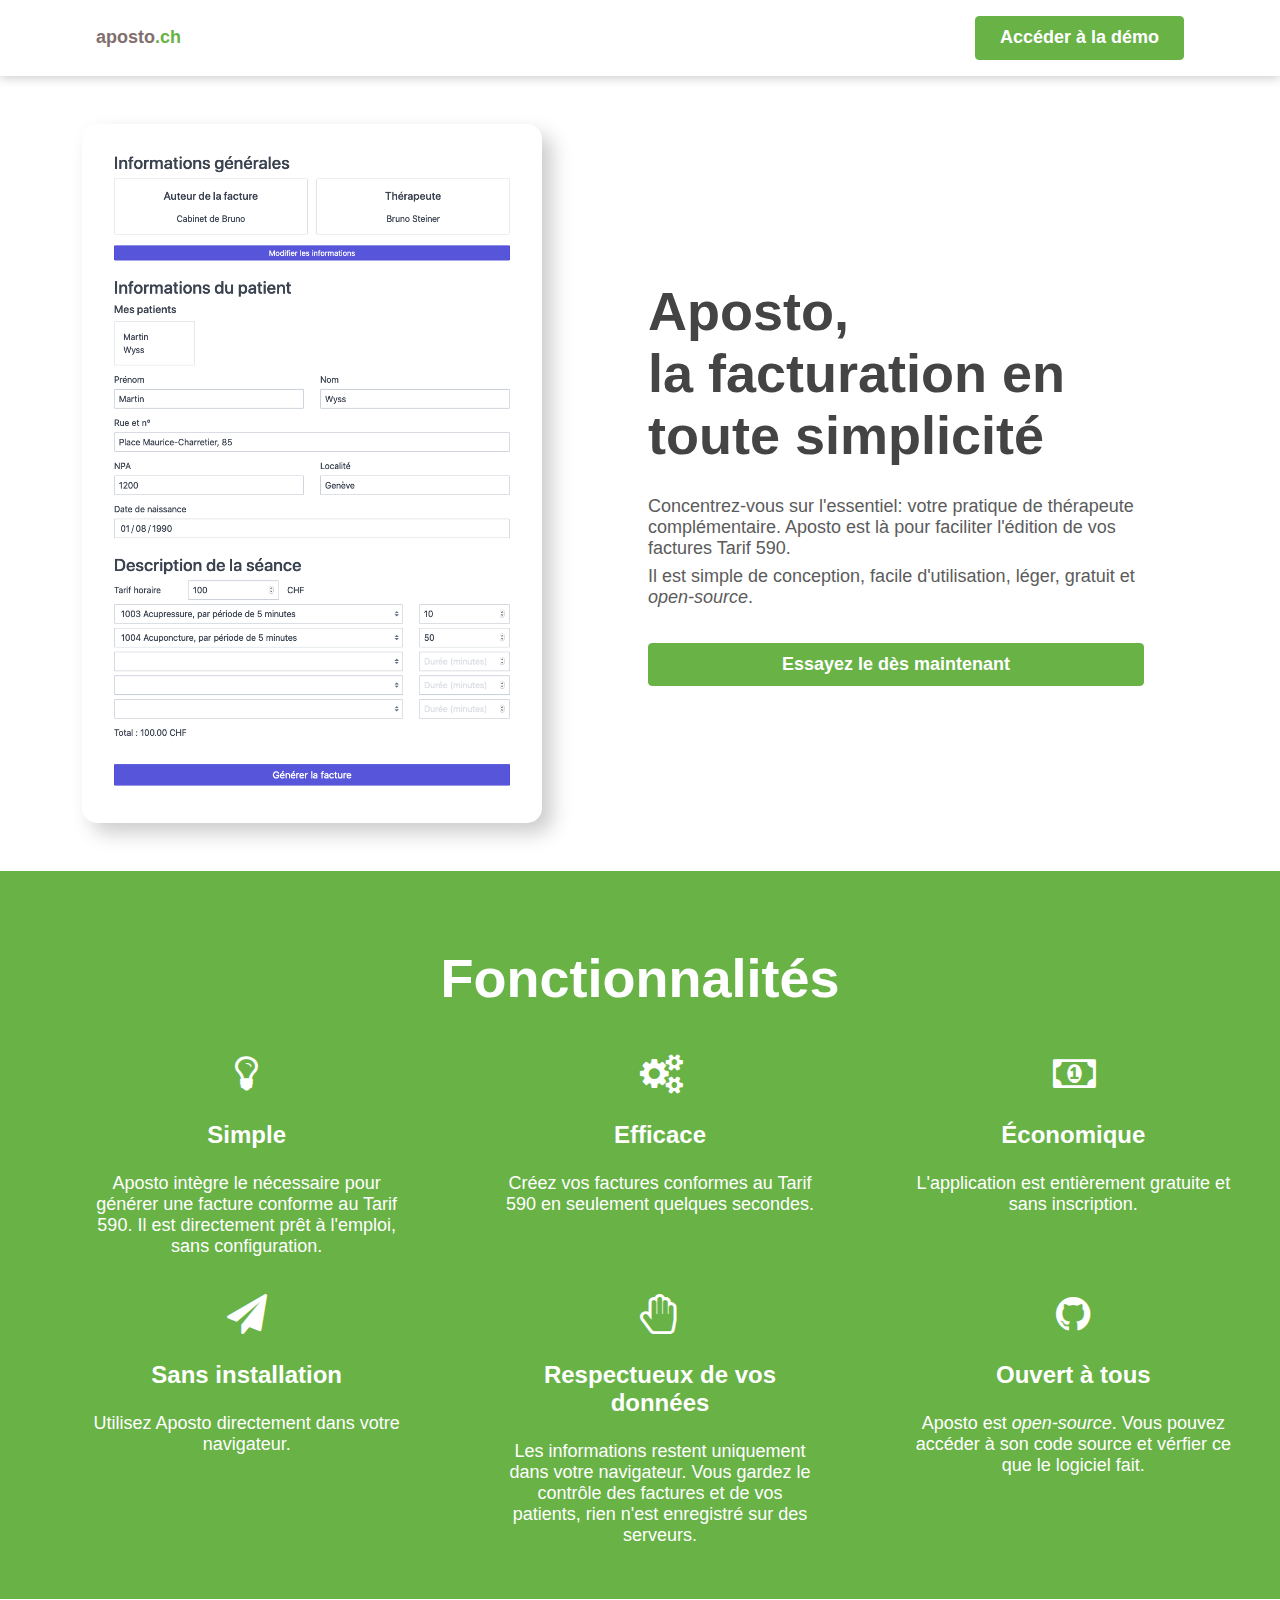
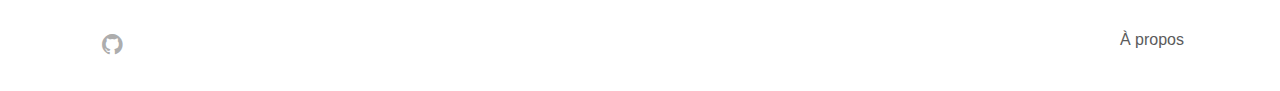
==== index.html @ ea958614 "Design homepage" ====
<!DOCTYPE html>
<html>
  <head>
    <title>aposto.ch</title>
    <meta charset="utf-8">
    <link rel="stylesheet" href="style.css" />
    <link rel="stylesheet" href="icon/css/fontello.css" />
  </head>
  <body>
    <header>
      <a class="brand-name" href="index.html"><h1>aposto<span class="green-text">.ch</span></h1></a>
      <a class="demo-link" href="http://590.terrapeute.ch" target="_blank">Accéder à la démo</a>
    </header>
    <main>
      <div class="row">
        <div class="banner-container">
            <div class="screenshot-container">
              <img src="screenshot.png" />
            </div>
        </div>
        <div class="presentation-container">
          <h2>Aposto,<br>la facturation en toute simplicité</h2>
          <p>Concentrez-vous sur l'essentiel: votre pratique de thérapeute complémentaire. Aposto est là pour faciliter l'édition de vos factures Tarif 590.</p>
          <p>Il est simple de conception, facile d'utilisation, léger, gratuit et <em>open-source</em>.</p>
          <a class="demo-link" href="http://590.terrapeute.ch" target="_blank">Essayez le dès maintenant</a>
        </div>
      </div>
      <div class="features-container">
        <h2>Fonctionnalités</h2>
        <ul>
          <li>
            <i class="icon-lightbulb"></i>
            <h3>Simple</h3>
            <p>Aposto intègre le nécessaire pour générer une facture conforme au Tarif 590. Il est directement prêt à l'emploi, sans configuration.</p>
          </li>
          <li>
            <i class="icon-cog-alt"></i>
            <h3>Efficace</h3>
            <p>Créez vos factures conformes au Tarif 590 en seulement quelques secondes.</p>
          </li>
          <li>
            <i class="icon-money"></i>
            <h3>Économique</h3>
            <p>L'application est entièrement gratuite et sans inscription.</p>
          </li>
          <li>
            <i class="icon-paper-plane"></i>
            <h3>Sans installation</h3>
            <p>Utilisez Aposto directement dans votre navigateur.</p>
          </li>
          <li>
            <i class="icon-hand-paper-o"></i>
            <h3>Respectueux de vos données</h3>
            <p>Les informations restent uniquement dans votre navigateur. Vous gardez le contrôle des factures et de vos patients, rien n'est enregistré sur des serveurs.</p>
          </li>
          <li>
            <i class="icon-github-circled"></i>
            <h3>Ouvert à tous</h3>
            <p>Aposto est <em>open-source</em>. Vous pouvez accéder à son code source et vérfier ce que le logiciel fait.</p>
          </li>
        </ul>
      </div>
    </main>
    <footer>
      <a class="github-link" href="https://github.com/etceterra/facturapeute" target="_blank"><i class="icon-github-circled"></i></a>
      <a class="about-link" href="about.html">À propos</a>
    </footer>
  </body>
</html>

<!-- https://www.anthonyboyd.graphics/mockups/bezel-less-macbook-pro-with-touch-bar-mockup/ -->
---- style.css ----
body {
  margin: 0;
  height: 100vh;
  font-family: "Muli", "Open Sans", Arial;
  color: #5b5b5b;
  font-size: 18px;
}

header {
  display: flex;
  justify-content: space-between;
  align-items: center;
  padding: 1rem 6rem;
  box-shadow: 0 2px 10px #ccc;
}

.brand-name {
  text-decoration: none;
}

.brand-name h1 {
  color: #816e6e;
}

h1, h2 {
  color: #444;
}

h1 {
  font-size: 18px;
  margin: 0;
}

.green-text {
  color: #68b246;
}

.demo-link {
  color: #fff;
  background-color: #68b246;
  border: 1px #68b246 solid;
  line-height: 1.2rem;
  text-decoration: none;
  text-align: center;
  padding: 0.7rem 1.5rem;
  border-radius: 0.25rem;
  font-weight: bold;
  font-size: 18px;
}

.demo-link:hover {
  color: #68b246;
  background-color: #fff;
}

main {
  display: flex;
  flex-direction: column;
}

.row {
  width: 100%;
  display: flex;
  box-sizing: border-box;
  padding: 2rem 4rem;
}

.banner-container {
  width: 50%;
  display: flex;
  align-items: center;
  padding-right: 1rem;
}

.screenshot-container {
  width: 80%;
  margin: 1rem auto;
  padding: 2rem;
  box-shadow: 10px 10px 20px #ccc;
  border-radius: 15px;
}

.screenshot-container > img {
  max-width: 100%;
}

.presentation-container {
  width: 50%;
  padding: 2rem 4.5rem;
  display: flex;
  flex-direction: column;
  justify-content: center;
}

h2 {
  font-size: 3em;
  margin: 1.7rem 0;
}

p {
  margin: 0.2rem 0;
}

.presentation-container .demo-link {
  margin: 2rem 0 0.5rem;
}

.features-container {
  width: 100%;
  padding: 3rem 0 1rem;
  background-color: #68b246;
  color: #fff;
}

.features-container h2 {
  text-align: center;
  color: #fff;
}

ul {
  list-style-type: none;
  display: flex;
  flex-wrap: wrap;
}

ul > li {
  width: 33.33333%;
  text-align: center;
  padding: 1rem 3rem;
  box-sizing: border-box;
}

ul > li > i {
  font-size: 2.5rem;
}

h3 {
  font-size: 24px;
}

footer {
  padding: 2rem 6rem;
  display: flex;
  justify-content: space-between;
}

.github-link {
  font-size: 1.5rem;
  color: rgba(91, 91, 91, 0.5);
  width: 1.5rem;
}

.github-link:hover {
  color: #5b5b5b;
}

.about-link {
  font-size: 1rem;
  text-decoration: none;
  color: #5b5b5b;
}

.about-link:hover {
  text-decoration: underline;
}
---- icon/css/fontello.css ----
@font-face {
  font-family: 'fontello';
  src: url('../font/fontello.eot?35246129');
  src: url('../font/fontello.eot?35246129#iefix') format('embedded-opentype'),
       url('../font/fontello.woff2?35246129') format('woff2'),
       url('../font/fontello.woff?35246129') format('woff'),
       url('../font/fontello.ttf?35246129') format('truetype'),
       url('../font/fontello.svg?35246129#fontello') format('svg');
  font-weight: normal;
  font-style: normal;
}
/* Chrome hack: SVG is rendered more smooth in Windozze. 100% magic, uncomment if you need it. */
/* Note, that will break hinting! In other OS-es font will be not as sharp as it could be */
/*
@media screen and (-webkit-min-device-pixel-ratio:0) {
  @font-face {
    font-family: 'fontello';
    src: url('../font/fontello.svg?35246129#fontello') format('svg');
  }
}
*/
 
 [class^="icon-"]:before, [class*=" icon-"]:before {
  font-family: "fontello";
  font-style: normal;
  font-weight: normal;
  speak: none;
 
  display: inline-block;
  text-decoration: inherit;
  width: 1em;
  margin-right: .2em;
  text-align: center;
  /* opacity: .8; */
 
  /* For safety - reset parent styles, that can break glyph codes*/
  font-variant: normal;
  text-transform: none;
 
  /* fix buttons height, for twitter bootstrap */
  line-height: 1em;
 
  /* Animation center compensation - margins should be symmetric */
  /* remove if not needed */
  margin-left: .2em;
 
  /* you can be more comfortable with increased icons size */
  /* font-size: 120%; */
 
  /* Font smoothing. That was taken from TWBS */
  -webkit-font-smoothing: antialiased;
  -moz-osx-font-smoothing: grayscale;
 
  /* Uncomment for 3D effect */
  /* text-shadow: 1px 1px 1px rgba(127, 127, 127, 0.3); */
}
 
.icon-cog-alt:before { content: '\e800'; } /* '' */
.icon-github-circled:before { content: '\f09b'; } /* '' */
.icon-money:before { content: '\f0d6'; } /* '' */
.icon-lightbulb:before { content: '\f0eb'; } /* '' */
.icon-paper-plane:before { content: '\f1d8'; } /* '' */
.icon-hand-paper-o:before { content: '\f256'; } /* '' */
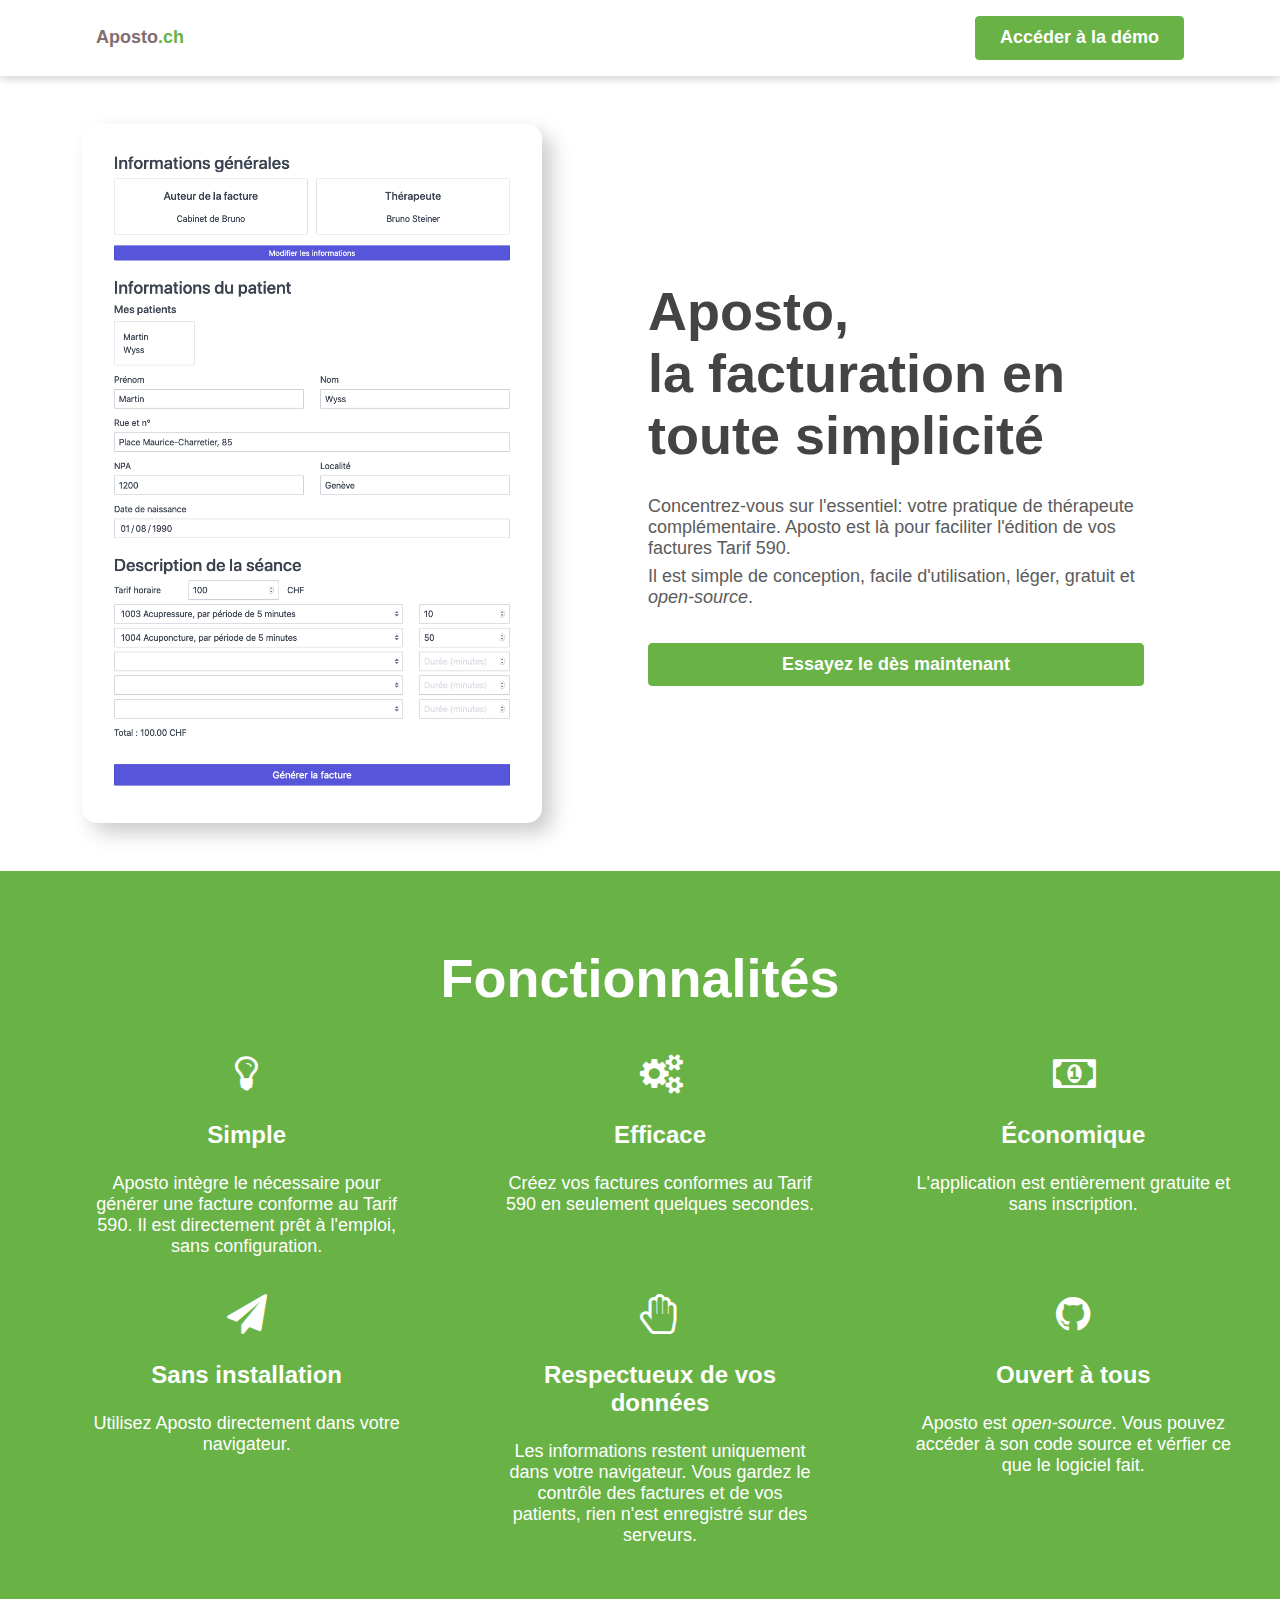
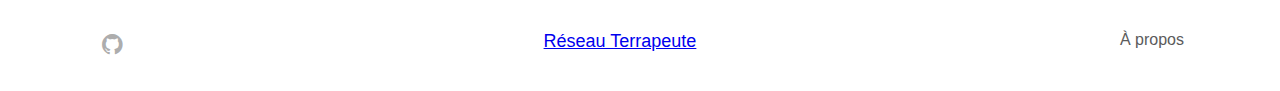
==== commit 03f176c3: "added matomo" ====
--- a/index.html
+++ b/index.html
@@ -1,15 +1,17 @@
 <!DOCTYPE html>
 <html>
   <head>
-    <title>aposto.ch</title>
     <meta charset="utf-8">
+    <title>Logiciel gratuit de facturation Tarif 590 – Aposto</title>
+    <meta name="description" content="Aposto est un logiciel facile et gratuit pour les thérapeutes suisses. Créez vos factures conformément au Tarif 590 en moins de 15 secondes !" />
     <link rel="stylesheet" href="style.css" />
     <link rel="stylesheet" href="icon/css/fontello.css" />
+      <link rel="icon" type="image/png" href="http://terrapeute.ch/img/favicon.png">
   </head>
   <body>
     <header>
-      <a class="brand-name" href="index.html"><h1>aposto<span class="green-text">.ch</span></h1></a>
-      <a class="demo-link" href="http://590.terrapeute.ch" target="_blank">Accéder à la démo</a>
+      <a class="brand-name" href="index.html"><h1>Aposto<span class="green-text">.ch</span></h1></a>
+      <a class="demo-link" href="http://app.aposto.ch" target="_blank">Accéder à la démo</a>
     </header>
     <main>
       <div class="row">
@@ -22,7 +24,7 @@
           <h2>Aposto,<br>la facturation en toute simplicité</h2>
           <p>Concentrez-vous sur l'essentiel: votre pratique de thérapeute complémentaire. Aposto est là pour faciliter l'édition de vos factures Tarif 590.</p>
           <p>Il est simple de conception, facile d'utilisation, léger, gratuit et <em>open-source</em>.</p>
-          <a class="demo-link" href="http://590.terrapeute.ch" target="_blank">Essayez le dès maintenant</a>
+          <a class="demo-link" href="http://app.aposto.ch" target="_blank">Essayez le dès maintenant</a>
         </div>
       </div>
       <div class="features-container">
@@ -63,9 +65,22 @@
     </main>
     <footer>
       <a class="github-link" href="https://github.com/etceterra/facturapeute" target="_blank"><i class="icon-github-circled"></i></a>
+      <a href="https://terrapeute.ch" title="Le réseau des thérapeutes en Suisse">Réseau Terrapeute</a>
       <a class="about-link" href="about.html">À propos</a>
     </footer>
   </body>
 </html>
 
-<!-- https://www.anthonyboyd.graphics/mockups/bezel-less-macbook-pro-with-touch-bar-mockup/ -->+<script>
+  var _paq = window._paq || [];
+  /* tracker methods like "setCustomDimension" should be called before "trackPageView" */
+  _paq.push(['trackPageView']);
+  _paq.push(['enableLinkTracking']);
+  (function () {
+    var u = "//stats.anonym.dev/";
+    _paq.push(['setTrackerUrl', u + 'matomo.php']);
+    _paq.push(['setSiteId', '4']);
+    var d = document, g = d.createElement('script'), s = d.getElementsByTagName('script')[0];
+    g.type = 'text/javascript'; g.async = true; g.defer = true; g.src = u + 'matomo.js'; s.parentNode.insertBefore(g, s);
+  })();
+</script>
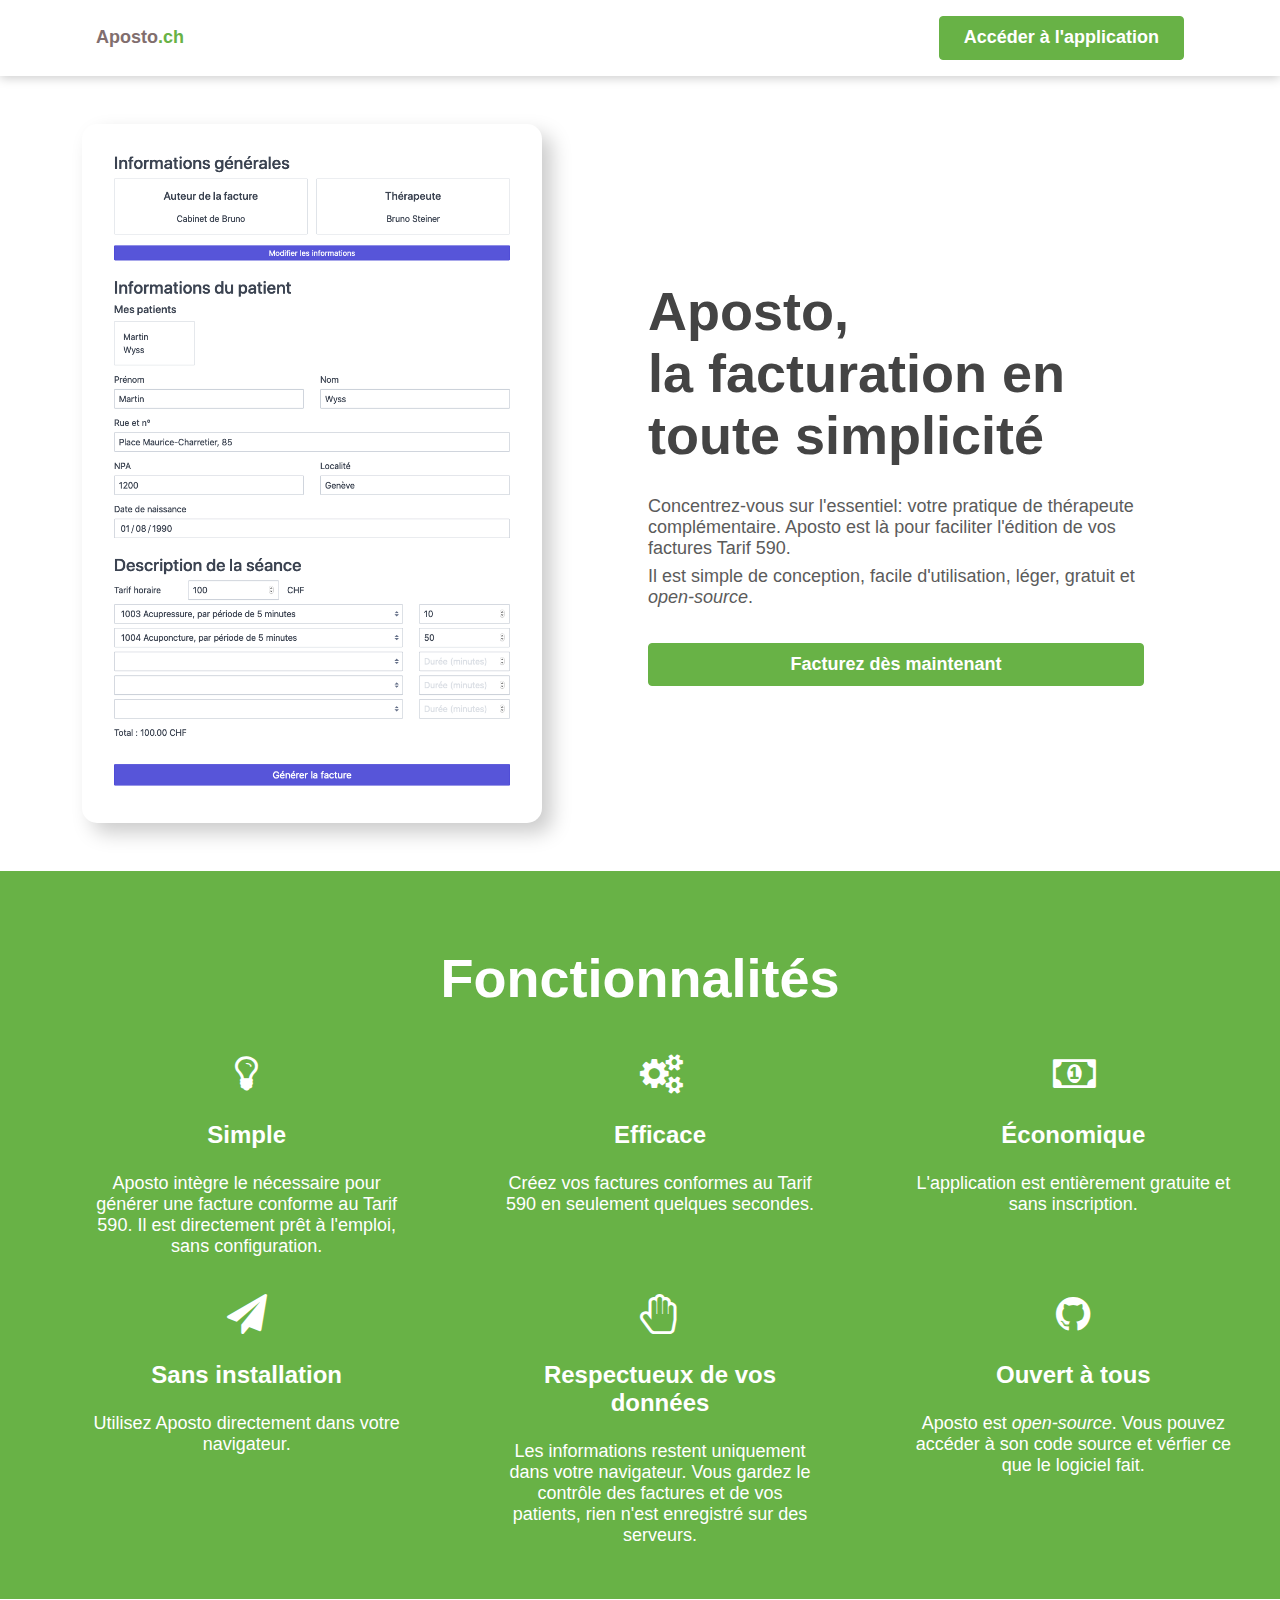
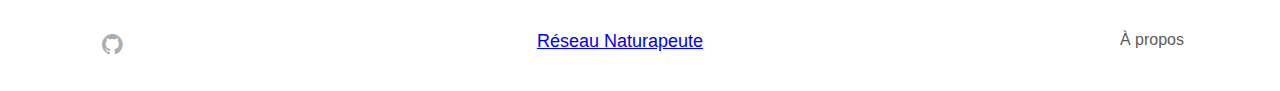
==== commit a15e0223: "Merge branch 'master' of github.com:etceterra/aposto.ch" ====
--- a/index.html
+++ b/index.html
@@ -1,74 +1,85 @@
 <!DOCTYPE html>
 <html>
-  <head>
-    <meta charset="utf-8">
-    <title>Logiciel gratuit de facturation Tarif 590 – Aposto</title>
-    <meta name="description" content="Aposto est un logiciel facile et gratuit pour les thérapeutes suisses. Créez vos factures conformément au Tarif 590 en moins de 15 secondes !" />
-    <link rel="stylesheet" href="style.css" />
-    <link rel="stylesheet" href="icon/css/fontello.css" />
-      <link rel="icon" type="image/png" href="http://terrapeute.ch/img/favicon.png">
-  </head>
-  <body>
-    <header>
-      <a class="brand-name" href="index.html"><h1>Aposto<span class="green-text">.ch</span></h1></a>
-      <a class="demo-link" href="http://app.aposto.ch" target="_blank">Accéder à la démo</a>
-    </header>
-    <main>
-      <div class="row">
-        <div class="banner-container">
-            <div class="screenshot-container">
-              <img src="screenshot.png" />
-            </div>
-        </div>
-        <div class="presentation-container">
-          <h2>Aposto,<br>la facturation en toute simplicité</h2>
-          <p>Concentrez-vous sur l'essentiel: votre pratique de thérapeute complémentaire. Aposto est là pour faciliter l'édition de vos factures Tarif 590.</p>
-          <p>Il est simple de conception, facile d'utilisation, léger, gratuit et <em>open-source</em>.</p>
-          <a class="demo-link" href="http://app.aposto.ch" target="_blank">Essayez le dès maintenant</a>
+
+<head>
+  <meta charset="utf-8">
+  <title>Logiciel gratuit de facturation Tarif 590 – Aposto</title>
+  <meta name="description"
+    content="Aposto est un logiciel facile et gratuit pour les thérapeutes suisses. Créez vos factures conformément au Tarif 590 en moins de 15 secondes !" />
+  <link rel="stylesheet" href="style.css" />
+  <link rel="stylesheet" href="icon/css/fontello.css" />
+  <link rel="icon" type="image/png" href="https://naturapeute.ch/img/favicon.png">
+</head>
+
+<body>
+  <header>
+    <a class="brand-name" href="index.html">
+      <h1>Aposto<span class="green-text">.ch</span></h1>
+    </a>
+    <a class="demo-link" href="https://app.aposto.ch" target="_blank">Accéder à l'application</a>
+  </header>
+  <main>
+    <div class="row">
+      <div class="banner-container">
+        <div class="screenshot-container">
+          <img src="screenshot.png" />
         </div>
       </div>
-      <div class="features-container">
-        <h2>Fonctionnalités</h2>
-        <ul>
-          <li>
-            <i class="icon-lightbulb"></i>
-            <h3>Simple</h3>
-            <p>Aposto intègre le nécessaire pour générer une facture conforme au Tarif 590. Il est directement prêt à l'emploi, sans configuration.</p>
-          </li>
-          <li>
-            <i class="icon-cog-alt"></i>
-            <h3>Efficace</h3>
-            <p>Créez vos factures conformes au Tarif 590 en seulement quelques secondes.</p>
-          </li>
-          <li>
-            <i class="icon-money"></i>
-            <h3>Économique</h3>
-            <p>L'application est entièrement gratuite et sans inscription.</p>
-          </li>
-          <li>
-            <i class="icon-paper-plane"></i>
-            <h3>Sans installation</h3>
-            <p>Utilisez Aposto directement dans votre navigateur.</p>
-          </li>
-          <li>
-            <i class="icon-hand-paper-o"></i>
-            <h3>Respectueux de vos données</h3>
-            <p>Les informations restent uniquement dans votre navigateur. Vous gardez le contrôle des factures et de vos patients, rien n'est enregistré sur des serveurs.</p>
-          </li>
-          <li>
-            <i class="icon-github-circled"></i>
-            <h3>Ouvert à tous</h3>
-            <p>Aposto est <em>open-source</em>. Vous pouvez accéder à son code source et vérfier ce que le logiciel fait.</p>
-          </li>
-        </ul>
+      <div class="presentation-container">
+        <h2>Aposto,<br>la facturation en toute simplicité</h2>
+        <p>Concentrez-vous sur l'essentiel: votre pratique de thérapeute complémentaire. Aposto est là pour faciliter
+          l'édition de vos factures Tarif 590.</p>
+        <p>Il est simple de conception, facile d'utilisation, léger, gratuit et <em>open-source</em>.</p>
+        <a class="demo-link" href="https://app.aposto.ch" target="_blank">Facturez dès maintenant</a>
       </div>
-    </main>
-    <footer>
-      <a class="github-link" href="https://github.com/etceterra/facturapeute" target="_blank"><i class="icon-github-circled"></i></a>
-      <a href="https://terrapeute.ch" title="Le réseau des thérapeutes en Suisse">Réseau Terrapeute</a>
-      <a class="about-link" href="about.html">À propos</a>
-    </footer>
-  </body>
+    </div>
+    <div class="features-container">
+      <h2>Fonctionnalités</h2>
+      <ul>
+        <li>
+          <i class="icon-lightbulb"></i>
+          <h3>Simple</h3>
+          <p>Aposto intègre le nécessaire pour générer une facture conforme au Tarif 590. Il est directement prêt à
+            l'emploi, sans configuration.</p>
+        </li>
+        <li>
+          <i class="icon-cog-alt"></i>
+          <h3>Efficace</h3>
+          <p>Créez vos factures conformes au Tarif 590 en seulement quelques secondes.</p>
+        </li>
+        <li>
+          <i class="icon-money"></i>
+          <h3>Économique</h3>
+          <p>L'application est entièrement gratuite et sans inscription.</p>
+        </li>
+        <li>
+          <i class="icon-paper-plane"></i>
+          <h3>Sans installation</h3>
+          <p>Utilisez Aposto directement dans votre navigateur.</p>
+        </li>
+        <li>
+          <i class="icon-hand-paper-o"></i>
+          <h3>Respectueux de vos données</h3>
+          <p>Les informations restent uniquement dans votre navigateur. Vous gardez le contrôle des factures et de vos
+            patients, rien n'est enregistré sur des serveurs.</p>
+        </li>
+        <li>
+          <i class="icon-github-circled"></i>
+          <h3>Ouvert à tous</h3>
+          <p>Aposto est <em>open-source</em>. Vous pouvez accéder à son code source et vérfier ce que le logiciel fait.
+          </p>
+        </li>
+      </ul>
+    </div>
+  </main>
+  <footer>
+    <a class="github-link" href="https://github.com/etceterra/aposto-app" target="_blank"><i
+        class="icon-github-circled"></i></a>
+    <a href="https://naturapeute.ch" title="Le réseau des thérapeutes en Suisse">Réseau Naturapeute</a>
+    <a class="about-link" href="about.html">À propos</a>
+  </footer>
+</body>
+
 </html>
 
 <script>
--- a/style.css
+++ b/style.css
@@ -22,7 +22,8 @@
   color: #816e6e;
 }
 
-h1, h2 {
+h1,
+h2 {
   color: #444;
 }
 
@@ -162,4 +163,4 @@
 
 .about-link:hover {
   text-decoration: underline;
-}+}
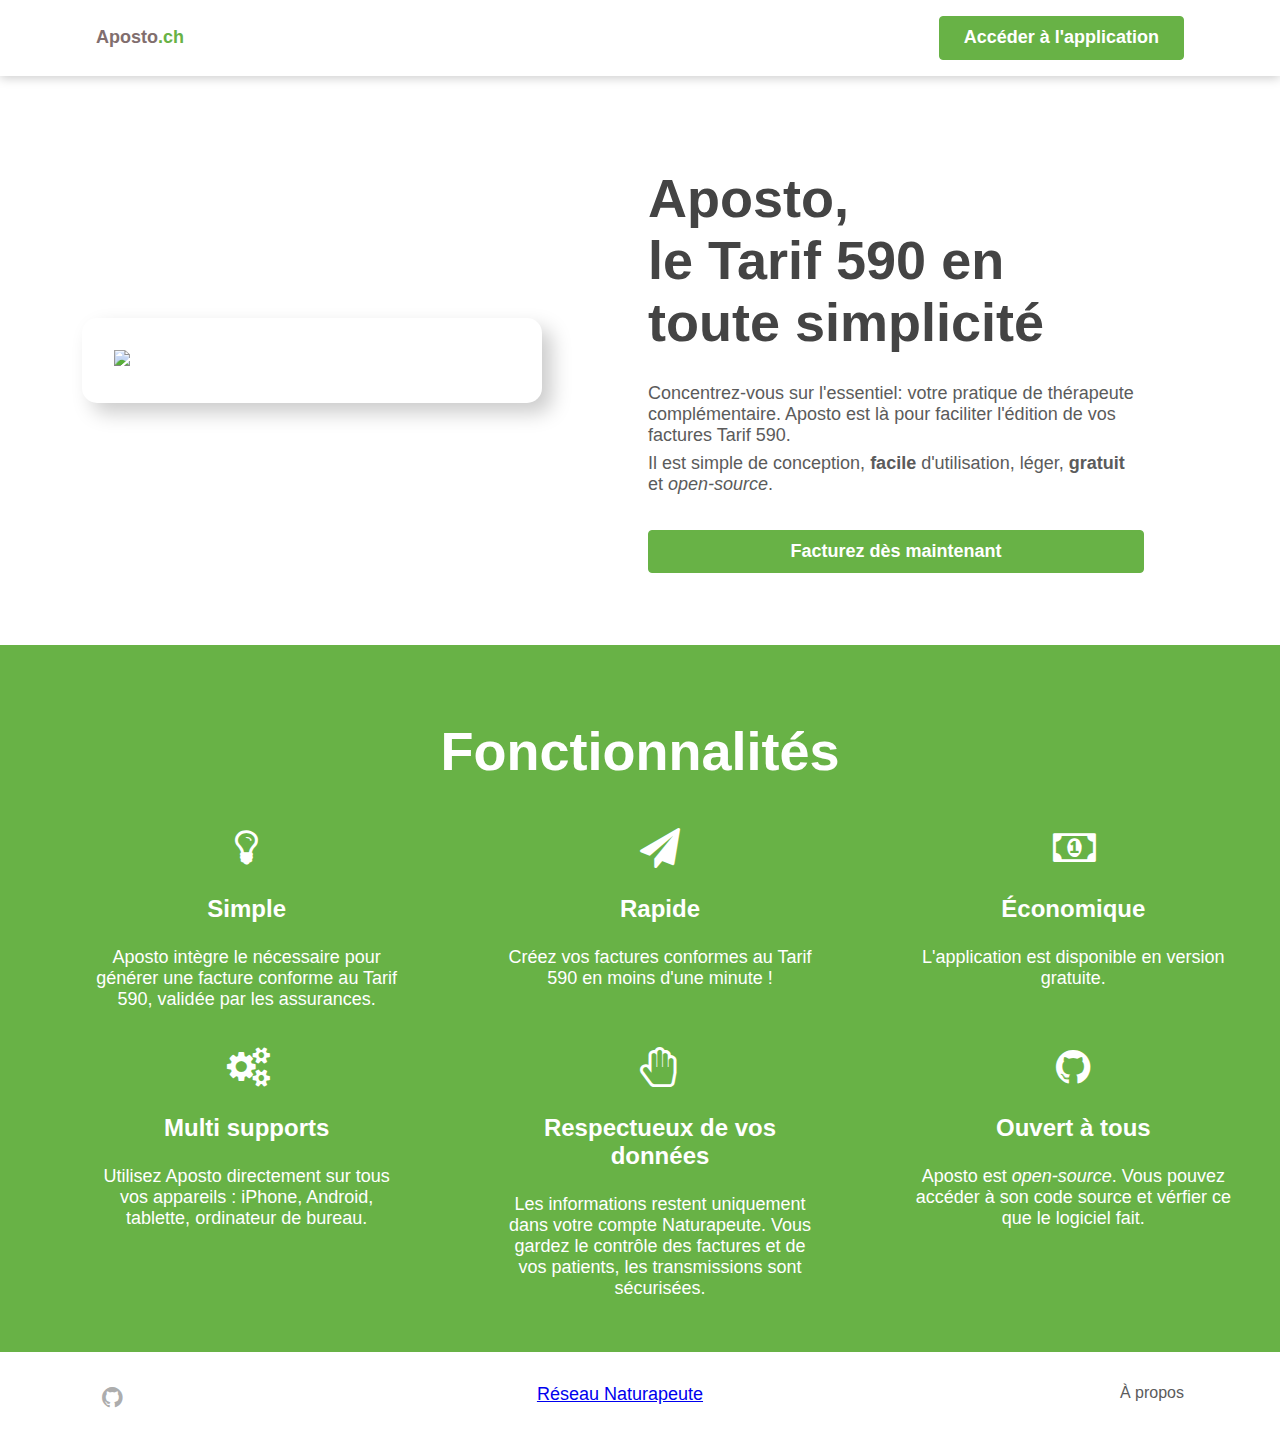
==== commit d11a85e7: "fixed stats" ====
--- a/index.html
+++ b/index.html
@@ -22,15 +22,15 @@
     <div class="row">
       <div class="banner-container">
         <div class="screenshot-container">
-          <img src="screenshot.png" />
+          <img src="aposto.png" />
         </div>
       </div>
       <div class="presentation-container">
-        <h2>Aposto,<br>la facturation en toute simplicité</h2>
+        <h2>Aposto,<br>le <strong>Tarif 590</strong> en toute simplicité</h2>
         <p>Concentrez-vous sur l'essentiel: votre pratique de thérapeute complémentaire. Aposto est là pour faciliter
           l'édition de vos factures Tarif 590.</p>
-        <p>Il est simple de conception, facile d'utilisation, léger, gratuit et <em>open-source</em>.</p>
-        <a class="demo-link" href="https://app.aposto.ch" target="_blank">Facturez dès maintenant</a>
+        <p>Il est simple de conception, <strong>facile</strong> d'utilisation, léger, <strong>gratuit</strong> et <em>open-source</em>.</p>
+        <a class="demo-link" href="https://app.aposto.ch">Facturez dès maintenant</a>
       </div>
     </div>
     <div class="features-container">
@@ -39,29 +39,29 @@
         <li>
           <i class="icon-lightbulb"></i>
           <h3>Simple</h3>
-          <p>Aposto intègre le nécessaire pour générer une facture conforme au Tarif 590. Il est directement prêt à
-            l'emploi, sans configuration.</p>
+          <p>Aposto intègre le nécessaire pour générer une facture conforme au Tarif 590, validée par les assurances.</p>
         </li>
         <li>
-          <i class="icon-cog-alt"></i>
-          <h3>Efficace</h3>
-          <p>Créez vos factures conformes au Tarif 590 en seulement quelques secondes.</p>
+          <i class="icon-paper-plane"></i>
+          <h3>Rapide</h3>
+          <p>Créez vos factures conformes au Tarif 590 en moins d'une minute !</p>
         </li>
         <li>
           <i class="icon-money"></i>
           <h3>Économique</h3>
-          <p>L'application est entièrement gratuite et sans inscription.</p>
+          <p>L'application est disponible en version gratuite.</p>
         </li>
         <li>
-          <i class="icon-paper-plane"></i>
-          <h3>Sans installation</h3>
-          <p>Utilisez Aposto directement dans votre navigateur.</p>
+          <i class="icon-cog-alt"></i>
+          <h3>Multi supports</h3>
+          <p>Utilisez Aposto directement sur tous vos appareils : iPhone, Android, tablette, ordinateur de bureau.</p>
         </li>
         <li>
           <i class="icon-hand-paper-o"></i>
           <h3>Respectueux de vos données</h3>
-          <p>Les informations restent uniquement dans votre navigateur. Vous gardez le contrôle des factures et de vos
-            patients, rien n'est enregistré sur des serveurs.</p>
+          <p>Les informations restent uniquement dans votre compte Naturapeute.
+            Vous gardez le contrôle des factures et de vos
+            patients, les transmissions sont sécurisées.</p>
         </li>
         <li>
           <i class="icon-github-circled"></i>
@@ -88,7 +88,7 @@
   _paq.push(['trackPageView']);
   _paq.push(['enableLinkTracking']);
   (function () {
-    var u = "//stats.anonym.dev/";
+    var u = "//stats.connect.cafe/";
     _paq.push(['setTrackerUrl', u + 'matomo.php']);
     _paq.push(['setSiteId', '4']);
     var d = document, g = d.createElement('script'), s = d.getElementsByTagName('script')[0];
